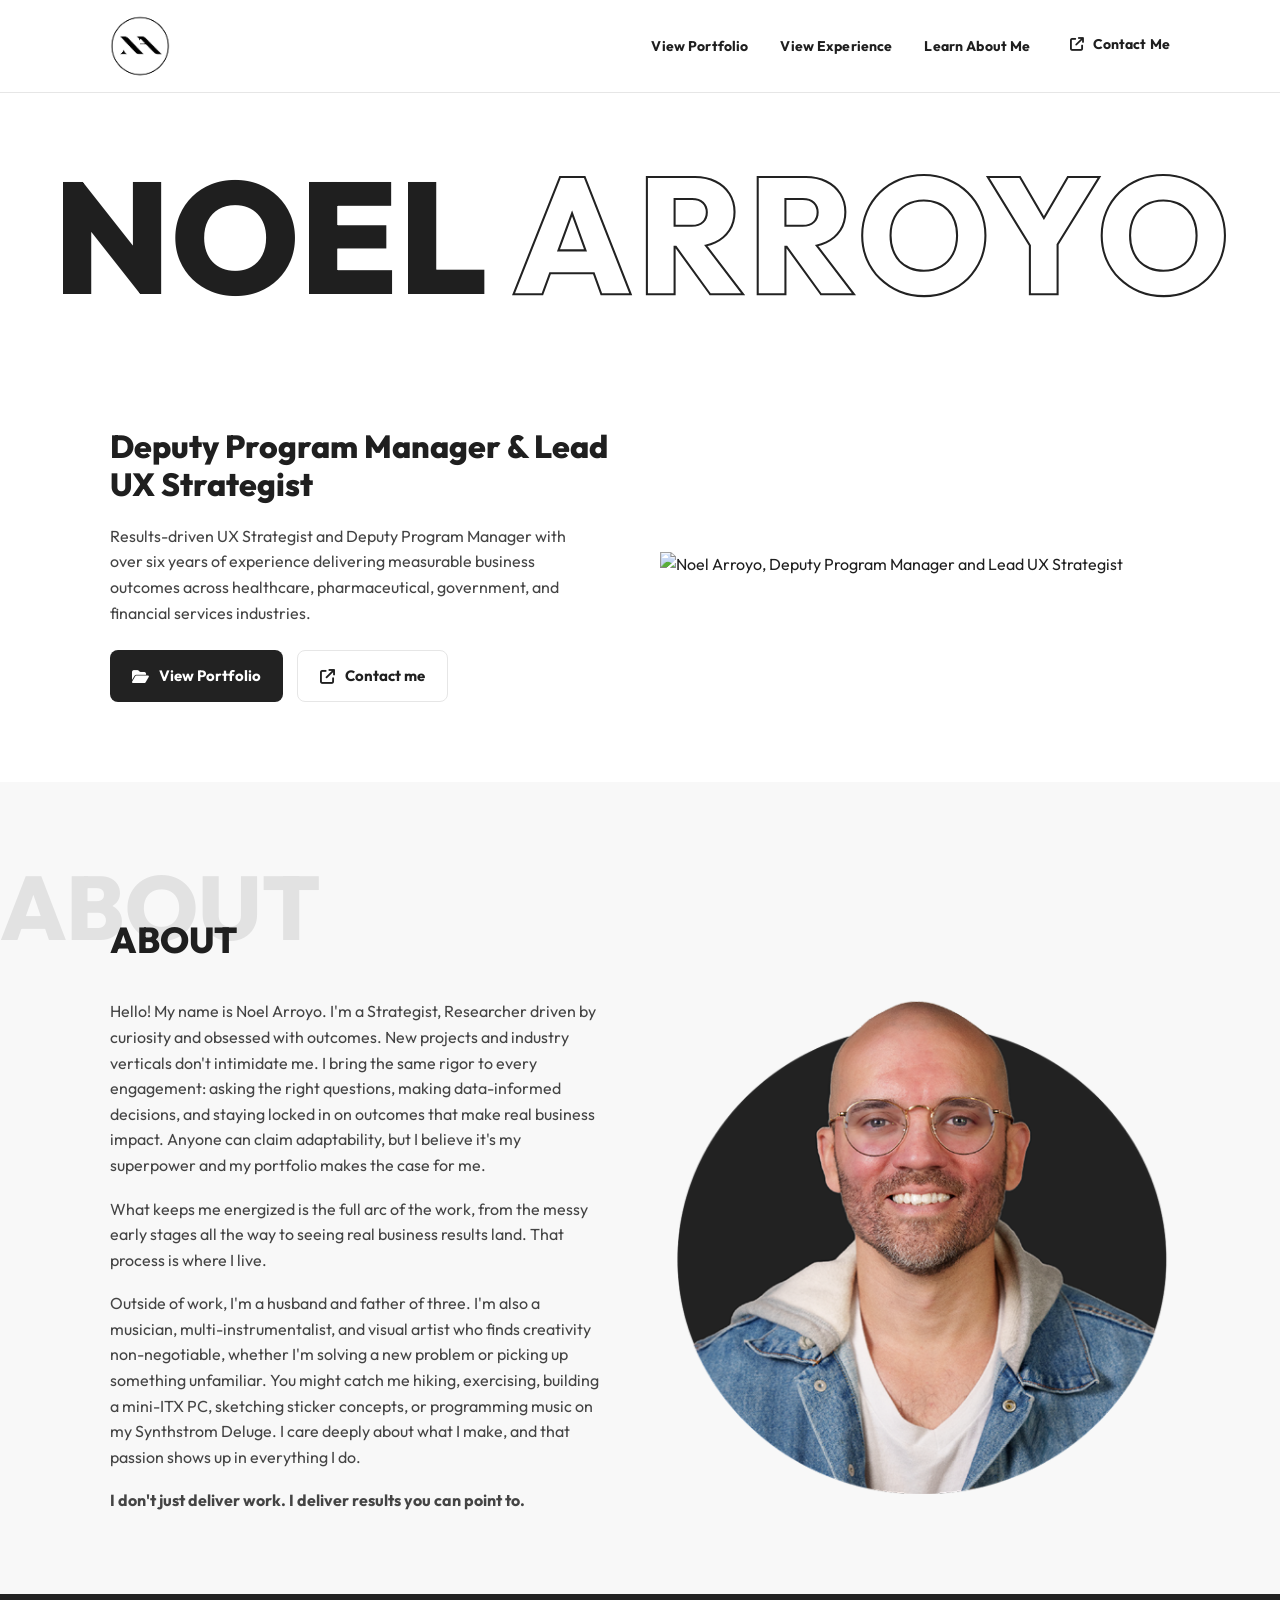
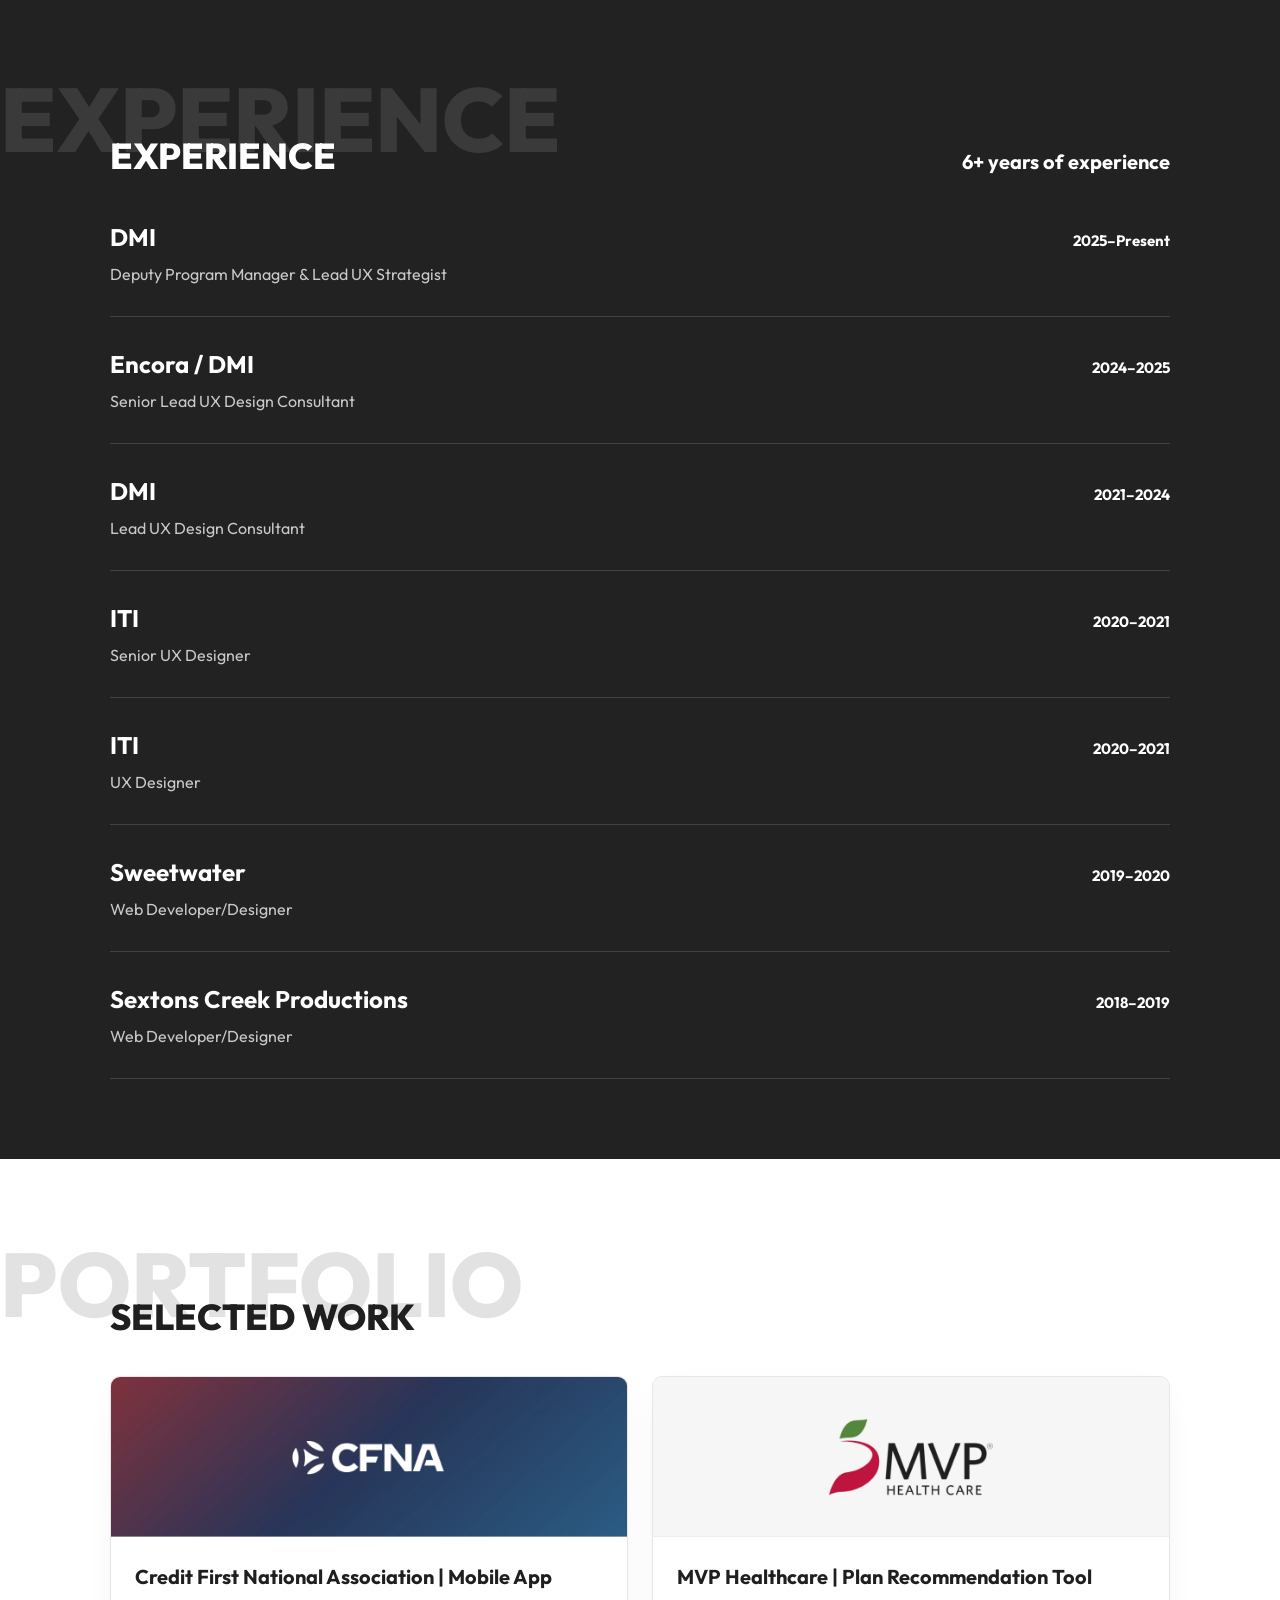
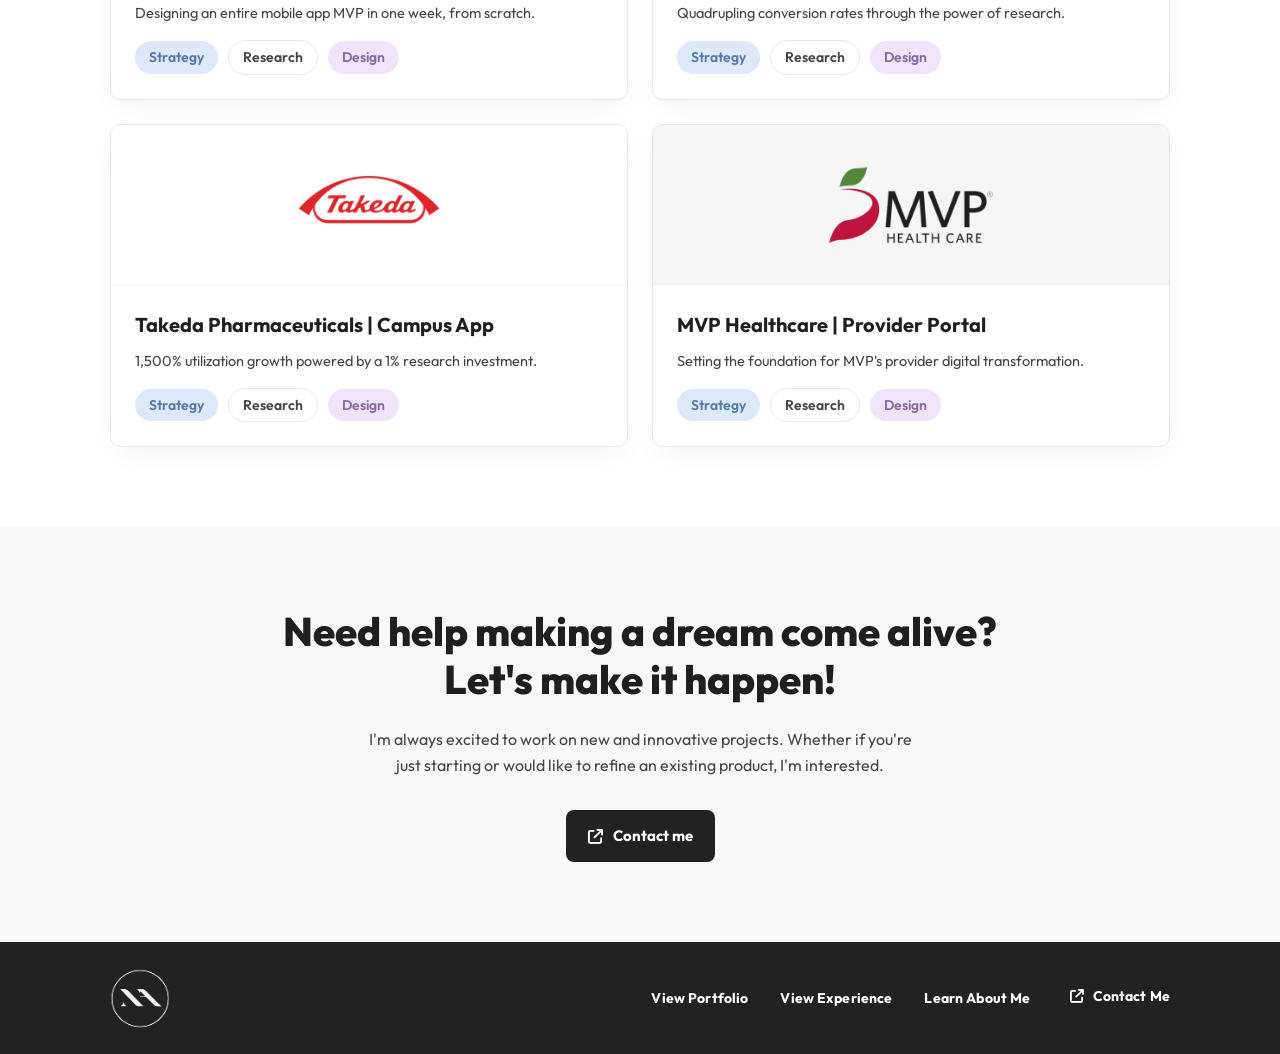
==== index.html @ fc09ee6c "Move pages to root for Github Pages and updated file paths" ====
<!DOCTYPE html>
<html lang="en">
<head>
  <meta charset="UTF-8">
  <meta name="viewport" content="width=device-width, initial-scale=1.0">
  <title>Noel Arroyo — Deputy Program Manager &amp; Lead UX Strategist</title>
  <link rel="preconnect" href="https://fonts.googleapis.com">
  <link rel="preconnect" href="https://fonts.gstatic.com" crossorigin>
  <link href="https://fonts.googleapis.com/css2?family=Outfit:wght@400;500;600;700;800&family=Open+Sans:wght@400;600;700&display=swap" rel="stylesheet">
  <link rel="stylesheet" href="https://cdnjs.cloudflare.com/ajax/libs/font-awesome/6.5.0/css/all.min.css">
  <link rel="stylesheet" href="css/styles.css">
</head>
<body>
<div id="top"></div>

<!-- ===== HEADER ===== -->
<header class="site-header">
  <div class="nav-inner">
    <a href="#top" class="logo logo-link" id="logoLink"><img src="assets/logo-dark.png" alt="Noel Arroyo — back to top"></a>
    <nav class="main-nav">
      <a href="#portfolio" style="line-height: 2.5em;">View Portfolio</a>
      <a href="#experience" style="line-height: 2.5em;" >View Experience</a>
      <a href="#about" style="line-height: 2.5em;">Learn About Me</a>
      <a href="https://www.linkedin.com/in/noel-arroyo/"><i class="fa-solid fa-arrow-up-right-from-square" style="padding: 0.5rem;"></i>Contact Me</a>
    </nav>
    <button class="menu-btn" id="menuBtn" aria-expanded="false" aria-controls="mobileMenu">
      <i class="fa-solid fa-bars"></i> Menu
    </button>
  </div>
  <nav class="mobile-menu" id="mobileMenu" aria-label="Mobile navigation">
    <a href="#portfolio">View Portfolio</a>
    <a href="#experience">View Experience</a>
    <a href="#about">Learn About Me</a>
    <a href="https://www.linkedin.com/in/noel-arroyo/">Contact Me</a>
  </nav>
</header>

<main>

  <!-- ===== HERO ===== -->
  <section class="hero-name">
    <div class="wrap">
      <div class="hero-name-row">
        <h1 class="hero-name-fill">NOEL</h1>
        <img src="assets/arroyo-outline.svg" alt="ARROYO" class="hero-name-svg">
      </div>
      <div class="hero-content-row">
        <div class="hero-intro">
          <h2>Deputy Program Manager &amp; Lead UX Strategist</h2>
          <p>Results-driven UX Strategist and Deputy Program Manager with over six years of experience delivering measurable business outcomes across healthcare, pharmaceutical, government, and financial services industries.</p>
          <div class="hero-btn-row">
            <a href="#portfolio" class="btn-dark">
              <i class="fa-solid fa-folder-open"></i>
              View Portfolio
            </a>
            <a href="https://www.linkedin.com/in/noel-arroyo/" class="btn-outline">
              <i class="fa-solid fa-arrow-up-right-from-square"></i>
              Contact me
            </a>
          </div>
        </div>
        <div>
          <img src="assets/hero-image-homepage-2.png" alt="Noel Arroyo, Deputy Program Manager and Lead UX Strategist">
        </div>
      </div>
    </div>
  </section>

  <!-- ===== ABOUT ===== -->
  <section class="section-pad bg-soft" id="about">
    <div class="wrap">
      <div class="section-heading-wrap">
        <div class="watermark">ABOUT</div>
        <h3 class="section-title">ABOUT</h3>
      </div>
      <div class="two-col">
        <div>
          <p>Hello! My name is Noel Arroyo. I'm a Strategist, Researcher driven by curiosity and obsessed with outcomes. New projects and industry verticals don't intimidate me. I bring the same rigor to every engagement: asking the right questions, making data-informed decisions, and staying locked in on outcomes that make real business impact. Anyone can claim adaptability, but I believe it's my superpower and my portfolio makes the case for me.</p>
          <p>What keeps me energized is the full arc of the work, from the messy early stages all the way to seeing real business results land. That process is where I live.</p>
          <p>Outside of work, I'm a husband and father of three. I'm also a musician, multi-instrumentalist, and visual artist who finds creativity non-negotiable, whether I'm solving a new problem or picking up something unfamiliar. You might catch me hiking, exercising, building a mini-ITX PC, sketching sticker concepts, or programming music on my Synthstrom Deluge. I care deeply about what I make, and that passion shows up in everything I do.</p>
          <p class="about-emphasis">I don't just deliver work. I deliver results you can point to.</p>
        </div>
        <div class="about-photo-circle">
          <img src="assets/about-image-homepage.png" alt="Noel Arroyo smiling, headshot">
        </div>
      </div>
    </div>
  </section>

  <!-- ===== EXPERIENCE ===== -->
  <section class="section-pad bg-dark" id="experience">
    <div class="wrap">
      <div class="section-heading-wrap" style="margin-bottom: 0;">
        <div class="watermark on-dark">EXPERIENCE</div>
        <div class="experience-header-row">
          <h3 class="section-title">EXPERIENCE</h3>
          <div class="experience-years">6+ years of experience</div>
        </div>
      </div>
      <div class="experience-list">
        <div class="experience-row">
          <div class="experience-role">
            <h4>DMI</h4>
            <p>Deputy Program Manager &amp; Lead UX Strategist</p>
          </div>
          <div class="experience-dates">2025–Present</div>
        </div>
        <div class="experience-row">
          <div class="experience-role">
            <h4>Encora / DMI</h4>
            <p>Senior Lead UX Design Consultant</p>
          </div>
          <div class="experience-dates">2024–2025</div>
        </div>
        <div class="experience-row">
          <div class="experience-role">
            <h4>DMI</h4>
            <p>Lead UX Design Consultant</p>
          </div>
          <div class="experience-dates">2021–2024</div>
        </div>
        <div class="experience-row">
          <div class="experience-role">
            <h4>ITI</h4>
            <p>Senior UX Designer</p>
          </div>
          <div class="experience-dates">2020–2021</div>
        </div>
        <div class="experience-row">
          <div class="experience-role">
            <h4>ITI</h4>
            <p>UX Designer</p>
          </div>
          <div class="experience-dates">2020–2021</div>
        </div>
        <div class="experience-row">
          <div class="experience-role">
            <h4>Sweetwater</h4>
            <p>Web Developer/Designer</p>
          </div>
          <div class="experience-dates">2019–2020</div>
        </div>
        <div class="experience-row">
          <div class="experience-role">
            <h4>Sextons Creek Productions</h4>
            <p>Web Developer/Designer</p>
          </div>
          <div class="experience-dates">2018–2019</div>
        </div>
      </div>
    </div>
  </section>

  <!-- ===== PORTFOLIO / SELECTED WORK ===== -->
  <section class="section-pad" id="portfolio">
    <div class="wrap">
      <div class="section-heading-wrap">
        <div class="watermark">PORTFOLIO</div>
        <h3 class="section-title">SELECTED WORK</h3>
      </div>
      <div class="portfolio-grid">
        <a href="cfna.html" class="portfolio-card">
          <div class="portfolio-card-banner">
            <img src="assets/cfna-logo-image-homepage.png" alt="CFNA — Credit First National Association">
          </div>
          <div class="portfolio-card-body">
            <h4>Credit First National Association | Mobile App</h4>
            <p>Designing an entire mobile app MVP in one week, from scratch.</p>
            <div class="tag-row">
              <span class="tag strategy">Strategy</span>
              <span class="tag plain">Research</span>
              <span class="tag design">Design</span>
            </div>
          </div>
        </a>
        <a href="mvp-healthcare.html" class="portfolio-card">
          <div class="portfolio-card-banner">
            <img src="assets/mvp-logo-image-homepage.png" alt="MVP Health Care logo">
          </div>
          <div class="portfolio-card-body">
            <h4>MVP Healthcare | Plan Recommendation Tool</h4>
            <p>Quadrupling conversion rates through the power of research.</p>
            <div class="tag-row">
              <span class="tag strategy">Strategy</span>
              <span class="tag plain">Research</span>
              <span class="tag design">Design</span>
            </div>
          </div>
        </a>
        <a href="takeda.html" class="portfolio-card">
          <div class="portfolio-card-banner">
            <img src="assets/takeda-logo-image-homepage.png" alt="Takeda Pharmaceuticals logo">
          </div>
          <div class="portfolio-card-body">
            <h4>Takeda Pharmaceuticals | Campus App</h4>
            <p>1,500% utilization growth powered by a 1% research investment.</p>
            <div class="tag-row">
              <span class="tag strategy">Strategy</span>
              <span class="tag plain">Research</span>
              <span class="tag design">Design</span>
            </div>
          </div>
        </a>
        <a href="mvp-provider.html" class="portfolio-card">
          <div class="portfolio-card-banner">
            <img src="assets/mvp-logo-image-homepage.png" alt="MVP Health Care logo">
          </div>
          <div class="portfolio-card-body">
            <h4>MVP Healthcare | Provider Portal</h4>
            <p>Setting the foundation for MVP's provider digital transformation.</p>
            <div class="tag-row">
              <span class="tag strategy">Strategy</span>
              <span class="tag plain">Research</span>
              <span class="tag design">Design</span>
            </div>
          </div>
        </a>
      </div>
    </div>
  </section>

  <!-- ===== CTA ===== -->
  <section class="section-pad bg-soft cta-section" id="contact">
    <div class="wrap">
      <h2>Need help making a dream come alive?<br>Let's make it happen!</h2>
      <p>I'm always excited to work on new and innovative projects. Whether if you're just starting or would like to refine an existing product, I'm interested.</p>
      <a href="https://www.linkedin.com/in/noel-arroyo/" class="btn-dark" style="display: inline-flex;">
        <i class="fa-solid fa-arrow-up-right-from-square"></i>
        Contact me
      </a>
    </div>
  </section>

</main>

<!-- ===== FOOTER ===== -->
<footer class="site-footer">
  <div class="footer-inner">
    <a href="#top" class="logo logo-link" id="logoLink"><img src="assets/logo-white.png" alt="Noel Arroyo — back to top"></a>
    <nav class="main-nav">
      <a href="#portfolio" style="line-height: 2.5em;">View Portfolio</a>
      <a href="#experience" style="line-height: 2.5em;">View Experience</a>
      <a href="#about" style="line-height: 2.5em;">Learn About Me</a>
      <a href="https://www.linkedin.com/in/noel-arroyo/"><i class="fa-solid fa-arrow-up-right-from-square" style="padding: 0.5rem;"></i>Contact Me</a>
    </nav>
  </div>
</footer>

<script src="js/script.js"></script>
</body>
</html>
---- css/styles.css ----
/* ==========================================================================
   NOEL ARROYO — PORTFOLIO SITE
   styles.css
   Shared stylesheet for all pages: index.html, mvp-healthcare.html,
   takeda.html, cfna.html, mvp-provider.html
   ========================================================================== */

/* ============================== VARIABLES ============================== */
:root {
  --font-main: 'Outfit', 'Open Sans', -apple-system, BlinkMacSystemFont, sans-serif;
  --c-text: #1f1f1f;
  --c-text-soft: #444444;
  --c-bg: #ffffff;
  --c-bg-soft: #f8f8f8;
  --c-bg-soft2: #f1f1f1;
  --c-watermark: #e2e2e2;
  --c-watermark-dark: #3a3a3a;
  --c-dark: #222222;
  --c-red: #bf143e;
  --c-border: #e6e6e6;
  --c-tag-strategy-bg: #dce8fb;
  --c-tag-strategy-text: #5878a8;
  --c-tag-design-bg: #f1e3fb;
  --c-tag-design-text: #8769a5;
  --max-width: 1140px;

  /* Figma type scale */
  --h1: 48px;
  --h2: 40px;
  --h3: 36px;
  --h4: 32px;
  --h5: 24px;
  --h6: 20px;
  --body: 16px;
}

/* ============================== RESET ============================== */
* { margin: 0; padding: 0; box-sizing: border-box; }

body {
  font-family: var(--font-main);
  color: var(--c-text);
  background: var(--c-bg);
  line-height: 1.6;
  font-size: var(--body);
  -webkit-font-smoothing: antialiased;
}

img { max-width: 100%; display: block; }
a { color: inherit; text-decoration: none; }

/* ============================== LAYOUT ============================== */
.wrap {
  max-width: var(--max-width);
  margin: 0 auto;
  padding: 0 40px;
}

/* ============================== HEADER ============================== */
header.site-header {
  border-bottom: 1px solid var(--c-border);
  position: sticky;
  top: 0;
  background: var(--c-bg);
  z-index: 100;
}

.nav-inner {
  max-width: var(--max-width);
  margin: 0 auto;
  padding: 16px 40px;
  display: flex;
  align-items: center;
  justify-content: space-between;
}

.logo {
  width: 60px;
  height: 60px;
  border-radius: 50%;
  overflow: hidden;
  flex-shrink: 0;
}
.logo img { width: 100%; height: 100%; object-fit: cover; }

/* Desktop nav */
nav.main-nav { display: flex; gap: 32px; }
nav.main-nav a { font-weight: 700; font-size: 14px; letter-spacing: 0.01em; }
nav.main-nav a:hover { color: var(--c-red); }

/* Mobile menu button — hidden on desktop */
.menu-btn {
  display: none;
  align-items: center;
  gap: 8px;
  background: none;
  border: none;
  font-family: var(--font-main);
  font-weight: 700;
  font-size: 15px;
  cursor: pointer;
  color: var(--c-text);
  padding: 6px 0;
}
.menu-btn:hover { color: var(--c-red); }

/* Mobile dropdown — floats above content, no layout shift */
.mobile-menu {
  display: none;
  flex-direction: column;
  position: absolute;
  top: 100%;
  left: 0;
  width: 100%;
  background: var(--c-bg);
  border-top: 1px solid var(--c-border);
  border-bottom: 1px solid var(--c-border);
  box-shadow: 0 8px 24px rgba(0,0,0,0.08);
  z-index: 99;
}
.mobile-menu.open { display: flex; }
.mobile-menu a {
  padding: 14px 40px;
  font-weight: 700;
  font-size: 15px;
  border-bottom: 1px solid var(--c-border);
}
.mobile-menu a:hover { background: var(--c-bg-soft2); color: var(--c-red); }

/* ============================== WATERMARK ============================== */
/* Flush to viewport edge, no padding/margin */
.watermark {
  position: absolute;
  top: 0;
  left: 0;
  width: 100%;
  font-size: clamp(64px, 10vw, 110px);
  font-weight: 800;
  color: var(--c-watermark);
  white-space: nowrap;
  line-height: 1;
  z-index: 0;
  pointer-events: none;
  user-select: none;
  padding: 0;
  overflow: hidden;
}
.watermark.align-right { text-align: right; }
.watermark.on-dark { color: var(--c-watermark-dark); } /* used on EXPERIENCE section, home page */

/* ============================== HERO (case study pages) ==============================
   Used on: mvp-healthcare.html, takeda.html, cfna.html, mvp-provider.html
   ========================================================================== */
section.hero {
  background: var(--c-bg-soft2);
  padding: 0 0 5rem;
  position: relative;
  overflow: hidden;
}
.hero > .watermark { font-size: clamp(64px, 10vw, 110px); }

.hero-inner {
  position: relative;
  z-index: 1;
  padding-top: 4rem;
}

.hero h1 {
  font-size: var(--h1);
  font-weight: 800;
  line-height: 1.1;
  position: relative;
  z-index: 1;
  margin-top: -0.4rem; /* overlaps bottom of watermark */
}

.hero h2.subtitle {
  font-size: var(--h2);
  font-weight: 800;
  line-height: 1.1;
  margin-bottom: 0;
  color: var(--c-text);
}

.hero-content {
  display: grid;
  grid-template-columns: 1fr 1fr;
  gap: 60px;
  align-items: start;
  margin-top: 16px;
}

/* Meta grid (Impact / Tags / My Role / The Team / Duration) */
.meta-grid {
  display: grid;
  grid-template-columns: 180px 1fr;
  row-gap: 22px;
  margin-top: 32px;
}
.meta-label {
  display: flex;
  align-items: flex-start;
  gap: 10px;
  font-weight: 700;
  font-size: var(--body);
}
.meta-label i { width: 18px; text-align: center; flex-shrink: 0; margin-top: 2px; }
.meta-value { font-size: var(--body); color: var(--c-text-soft); }

.hero-media { height: 100%; }
.hero-media img {
  width: 100%;
  height: 100%;
  min-height: 320px;
  object-fit: cover;
  border-radius: 10px;
  /* box-shadow: 0 18px 40px -10px rgba(0,0,0,0.15); */
}

/* ============================== HERO (homepage) ==============================
   Used on: index.html only
   ========================================================================== */
section.hero-name { padding: 4rem 0 0; position: relative; overflow: hidden; }

.hero-name-row {
  display: flex;
  align-items: center;
  justify-content: center;
  flex-wrap: nowrap;
  gap: 0 24px;
  text-align: center;
  width: 100%;
  padding: 0 40px; /* matches .wrap horizontal padding, same as watermark gutter */
}
.hero-name-row h1 {
  font-size: 158px; /* fixed — matches Figma spec on desktop & tablet */
  font-weight: 800;
  line-height: 1;
  white-space: nowrap;
}
.hero-name-svg {
  height: 124px; /* fixed — proportional to cap-height at 158px */
  width: auto;
  flex-shrink: 0;
}
.hero-name-fill { color: var(--c-text); }

.hero-photo-wrap { position: relative; }
.hero-photo-wrap img {
  width: 100%;
  max-width: 480px;
  margin: 0 auto;
  display: block;
  border-radius: 12px;
}

.hero-content-row {
  display: grid;
  grid-template-columns: 1fr 1fr;
  gap: 40px;
  align-items: center;
  margin-top: 2rem;
  position: relative;
  z-index: 1;
}
.hero-intro { padding-top: 5rem; }
.hero-intro h2 { font-size: var(--h4); font-weight: 800; line-height: 1.2; margin-bottom: 20px; }
.hero-intro p { color: var(--c-text-soft); margin-bottom: 24px; max-width: 480px; }
.hero-btn-row { display: flex; gap: 14px; flex-wrap: wrap; margin-bottom: 5rem; }

/* ============================== TAGS ============================== */
.tag-row { display: flex; gap: 10px; flex-wrap: wrap; align-items: center; }
.tag {
  display: inline-block;
  padding: 5px 14px;
  border-radius: 20px;
  font-size: 14px;
  font-weight: 600;
}
.tag.plain {
  background: #fff;
  border: 1px solid var(--c-border);
  color: var(--c-text-soft);
  font-weight: 600;
}
.tag.strategy { background: var(--c-tag-strategy-bg); color: var(--c-tag-strategy-text); }
.tag.design { background: var(--c-tag-design-bg); color: var(--c-tag-design-text); }

/* ============================== SECTION HEADINGS + WATERMARKS ============================== */
section { position: relative; scroll-margin-top: 80px; }
.section-pad { padding: 5rem 0; }
.bg-soft { background: var(--c-bg-soft); }   /* tertiary gray — used for BUILD sections */
.bg-soft2 { background: var(--c-bg-soft2); } /* secondary gray — SUMMARY, ITERATE, ABOUT */
.bg-dark { background: var(--c-dark); color: #fff; } /* used for EXPERIENCE section, home page */

/* Watermark + section title system — mirrors the hero exactly.
   Watermark font ≈ 90px tall (line-height:1).
   H3 = 36px, midpoint = 18px.
   H3 top sits at: 90px - 18px = 72px → padding-top: 4.5rem.
   margin-top: -0.4em on h3 nudges it up ~14px into the watermark. */
.section-heading-wrap {
  position: relative;
  padding-top: 4.5rem;
  margin-bottom: 2.5rem;
  overflow: visible;
}
.section-heading-wrap .watermark {
  position: absolute;
  top: 0;
  left: 0;
  line-height: 1;
  font-size: clamp(48px, 8vw, 90px);
  width: 100vw;
  margin-left: calc(-50vw + 50%); /* breaks out of .wrap, flush to viewport */
  z-index: 0;
}
.section-heading-wrap .watermark.align-right { text-align: right; }

h3.section-title {
  font-size: var(--h3);
  font-weight: 800;
  line-height: 1.1;
  position: relative;
  z-index: 1;
  margin-top: -0.4em;
}
.bg-dark h3.section-title { color: #fff; }
.align-right-block { text-align: right; }

/* ============================== TWO COLUMN LAYOUT ============================== */
.two-col {
  display: grid;
  grid-template-columns: 1fr 1fr;
  gap: 70px;
  align-items: start;
}
.two-col p + p { margin-top: 18px; }
.two-col p { color: var(--c-text-soft); font-size: var(--body); }

/* ============================== MEDIA / IMAGES ============================== */
.media-rounded { border-radius: 10px; overflow: hidden; box-shadow: 0 10px 30px -8px rgba(0,0,0,0.18); }
.media-rounded img { width: 100%; display: block; }

.media-plain img { width: 100%; display: block; border-radius: 10px; }

.media-dark { border-radius: 10px; overflow: hidden; background: #1a1a1a; } /* phone mockups on dark bg */
.media-dark img { width: 100%; display: block; }

/* ============================== TYPOGRAPHY ============================== */
h4.block-title { font-size: var(--h5); font-weight: 700; margin-bottom: 14px; }

/* ============================== BUTTONS ============================== */
.btn-dark {
  display: inline-flex;
  align-items: center;
  gap: 10px;
  background: var(--c-dark);
  color: #fff;
  border: none;
  padding: 14px 22px;
  border-radius: 8px;
  font-family: var(--font-main);
  font-weight: 700;
  font-size: 15px;
  cursor: pointer;
}
.btn-dark:hover { background: #3a3a3a; }

/* Outline button (two variants used across pages — both supported) */
.btn-outline {
  display: inline-flex;
  align-items: center;
  justify-content: center;
  gap: 10px;
  border: 1.5px solid var(--c-border);
  background: #fff;
  color: var(--c-text);
  padding: 13px 22px;
  border-radius: 8px;
  font-family: var(--font-main);
  font-weight: 700;
  font-size: 15px;
  cursor: pointer;
}
.btn-outline:hover { background: var(--c-bg-soft2); }
.btn-outline svg { width: 16px; height: 16px; }

.btn-row { display: flex; gap: 14px; flex-wrap: wrap; margin-top: 24px; }

/* ============================== DARK BANNERS (PROBLEM / RESULTS / ROI) ==============================
   Full-width callouts WITHIN a section — not section dividers. */
.banner-dark {
  background: var(--c-dark);
  color: #fff;
  padding: 5rem 0;
  text-align: center;
}
.banner-dark h2 { font-size: var(--h2); font-weight: 800; margin-bottom: 30px; }
.banner-dark p {
  max-width: 780px;
  margin: 0 auto;
  font-size: 17px;
  line-height: 1.7;
  color: #e6e6e6;
}
.banner-dark p + p { margin-top: 22px; }

/* ============================== ITERATE / THIN HEADING SECTION ============================== */
.thin-heading-section { padding: 5rem 0 2.5rem; background: var(--c-bg-soft2); }

/* ============================== INTRO APP CARDS (Takeda-style) ============================== */
.app-cards { display: grid; grid-template-columns: repeat(3, 1fr); gap: 20px; }
.app-card {
  background: #fff;
  border: 1px solid var(--c-border);
  border-radius: 12px;
  overflow: hidden;
  box-shadow: 0 6px 20px -6px rgba(0,0,0,0.12);
}
.app-card img { width: 100%; display: block; }

/* ============================== PROCESS TABLE (Takeda) ============================== */
.process-table { background: var(--c-bg-soft2); border-radius: 10px; overflow: hidden; margin-top: 32px; }
.process-table img { width: 100%; display: block; }

/* ============================== SCREENSHOT GRID 2x2 (Takeda) ============================== */
.screenshot-grid { display: grid; grid-template-columns: 1fr 1fr; gap: 20px; margin-top: 32px; }
.screenshot-grid .media-rounded img { width: 100%; display: block; }

/* ============================== WORKSHOP PHOTO GRID 2x2 (CFNA) ============================== */
.photo-grid-2x2 { display: grid; grid-template-columns: 1fr 1fr; gap: 16px; margin-top: 32px; }
.photo-grid-2x2 .media-rounded img { width: 100%; aspect-ratio: 4/3; object-fit: cover; }

/* ============================== NEXT PROJECT CARD ============================== */
.next-card {
  border: 1px solid var(--c-border);
  border-radius: 10px;
  overflow: hidden;
  box-shadow: 0 10px 30px -10px rgba(0,0,0,0.1);
}
.next-card-banner { height: 160px; overflow: hidden; }
.next-card-banner img { width: 100%; height: 100%; object-fit: cover; display: block; }
/* Variant for logos without a baked-in gradient background (e.g. MVP Health Care) */
.next-card-banner.logo-center {
  background: var(--c-bg-soft2);
  display: flex;
  align-items: center;
  justify-content: center;
  padding: 24px;
}
.next-card-banner.logo-center img { width: auto; max-height: 70px; object-fit: contain; }

.next-card-body { padding: 24px; }
.next-card-body h4 { font-size: var(--h6); font-weight: 700; margin-bottom: 8px; }
.next-card-body > p { color: var(--c-text-soft); font-size: 14.5px; margin-bottom: 16px; }
.next-card-tags { display: flex; gap: 8px; margin-bottom: 20px; }

.btn-next {
  display: flex;
  align-items: center;
  justify-content: center;
  gap: 8px;
  border: 1px solid var(--c-border);
  background: var(--c-bg-soft);
  padding: 13px;
  border-radius: 8px;
  font-weight: 700;
  font-size: 15px;
  width: 100%;
}
.btn-next:hover { background: var(--c-bg-soft2); }
.btn-next svg { width: 16px; height: 16px; }

/* ============================== ABOUT PHOTO (homepage) ============================== */
.about-photo-circle { border-radius: 50%; aspect-ratio: 1/1; }
.about-photo-circle img { width: 100%; height: 100%; }
.about-emphasis { font-weight: 700; margin-top: 24px; }

/* ============================== EXPERIENCE LIST (homepage) ============================== */
.experience-header-row {
  display: flex;
  align-items: baseline;
  justify-content: space-between;
  flex-wrap: wrap;
  gap: 12px;
}
.experience-years { font-size: var(--h6); font-weight: 700; color: #fff; }
.experience-list { margin-top: 2.5rem; }
.experience-row {
  display: flex;
  align-items: baseline;
  justify-content: space-between;
  gap: 24px;
  padding: 28px 0;
  border-bottom: 1px solid rgba(255,255,255,0.15);
  flex-wrap: wrap;
}
.experience-row:first-child { padding-top: 0; }
.experience-role h4 { font-size: var(--h5); font-weight: 700; margin-bottom: 6px; color: #fff; }
.experience-role p { color: #c9c9c9; font-size: var(--body); }
.experience-dates { font-weight: 700; font-size: 15px; color: #fff; white-space: nowrap; }

/* ============================== PORTFOLIO GRID (homepage) ============================== */
.portfolio-grid { display: grid; grid-template-columns: 1fr 1fr; gap: 24px; }
.portfolio-card {
  border: 1px solid var(--c-border);
  border-radius: 10px;
  overflow: hidden;
  box-shadow: 0 10px 30px -10px rgba(0,0,0,0.08);
  background: #fff;
}
.portfolio-card-banner { height: 160px; overflow: hidden; }
.portfolio-card-banner img { width: 100%; height: 100%; object-fit: cover; display: block; }
.portfolio-card-banner.logo-center {
  background: var(--c-bg-soft2);
  display: flex;
  align-items: center;
  justify-content: center;
  padding: 24px;
}
.portfolio-card-banner.logo-center img { width: auto; max-height: 70px; object-fit: contain; }
.portfolio-card-body { padding: 24px; }
.portfolio-card-body h4 { font-size: var(--h6); font-weight: 700; margin-bottom: 8px; }
.portfolio-card-body p { color: var(--c-text-soft); font-size: 14.5px; margin-bottom: 16px; }

/* ============================== CTA SECTION (homepage) ============================== */
.cta-section { text-align: center; }
.cta-section h2 { font-size: var(--h2); font-weight: 800; line-height: 1.2; margin-bottom: 24px; }
.cta-section p { color: var(--c-text-soft); max-width: 560px; margin: 0 auto 32px; }

/* ============================== FOOTER ============================== */
footer.site-footer { background: var(--c-dark); color: #fff; padding: 26px 0; }
.footer-inner {
  max-width: var(--max-width);
  margin: 0 auto;
  padding: 0 40px;
  display: flex;
  align-items: center;
  justify-content: space-between;
}
footer nav.main-nav a { font-weight: 700; font-size: 14px; }
footer nav.main-nav a:hover { color: #ccc; }

/* ============================== RESPONSIVE ============================== */
@media (max-width: 960px) {
  nav.main-nav { display: none; }
  .menu-btn { display: flex; }

  .hero-content,
  .hero-content-row,
  .two-col { grid-template-columns: 1fr; gap: 36px; }

  .hero-media img { min-height: 240px; }
  .hero-photo-wrap img { max-width: 360px; }
  .meta-grid { grid-template-columns: 160px 1fr; }

  .app-cards { grid-template-columns: 1fr 1fr; }
  .screenshot-grid { grid-template-columns: 1fr; }
  .photo-grid-2x2 { grid-template-columns: 1fr; }
  .portfolio-grid { grid-template-columns: 1fr; }
  .experience-row { flex-direction: column; gap: 6px; }

  .footer-inner { flex-direction: column; gap: 18px; text-align: center; }
  footer nav.main-nav { display: flex; flex-wrap: wrap; justify-content: center; gap: 18px; }

  /* Homepage name: spans full viewport edge-to-edge with zero gutter,
     scaling fluidly so it always fits on one line down to 375px —
     never cropped, never scrolled. Breaks out of parent .wrap's 40px padding. */
  .hero-name-row {
    padding: 0;
    gap: 0 16px;
    width: 100vw;
    margin-left: calc(-50vw + 50%);
  }
  .hero-name-row h1 { font-size: 13.6vw; }
  .hero-name-svg { height: 10.7vw; } /* same ratio as 124/158 of NOEL's font-size */
}

@media (max-width: 600px) {
  .wrap, .nav-inner, .footer-inner { padding-left: 20px; padding-right: 20px; }
  .section-pad { padding: 4rem 0; }
  .banner-dark { padding: 4rem 0; }
  .mobile-menu a { padding: 14px 20px; }
  .app-cards { grid-template-columns: 1fr; }
}
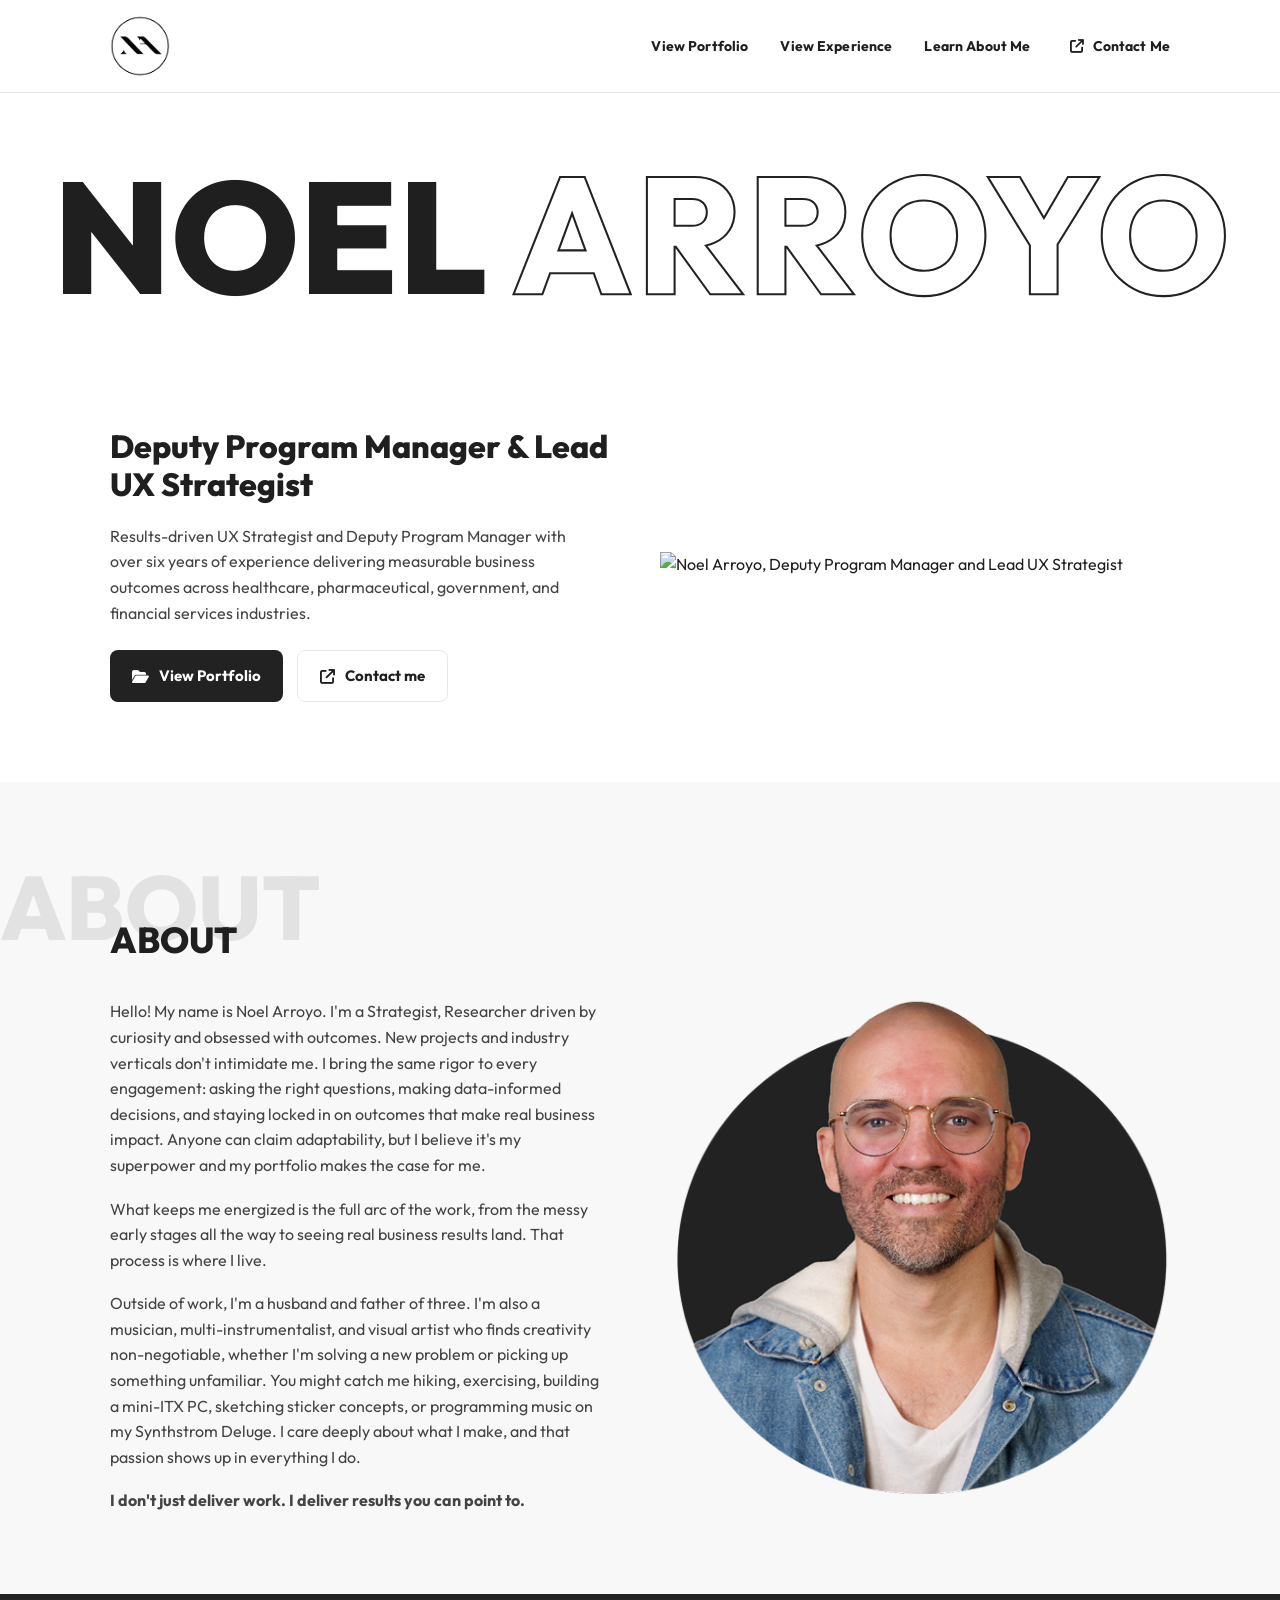
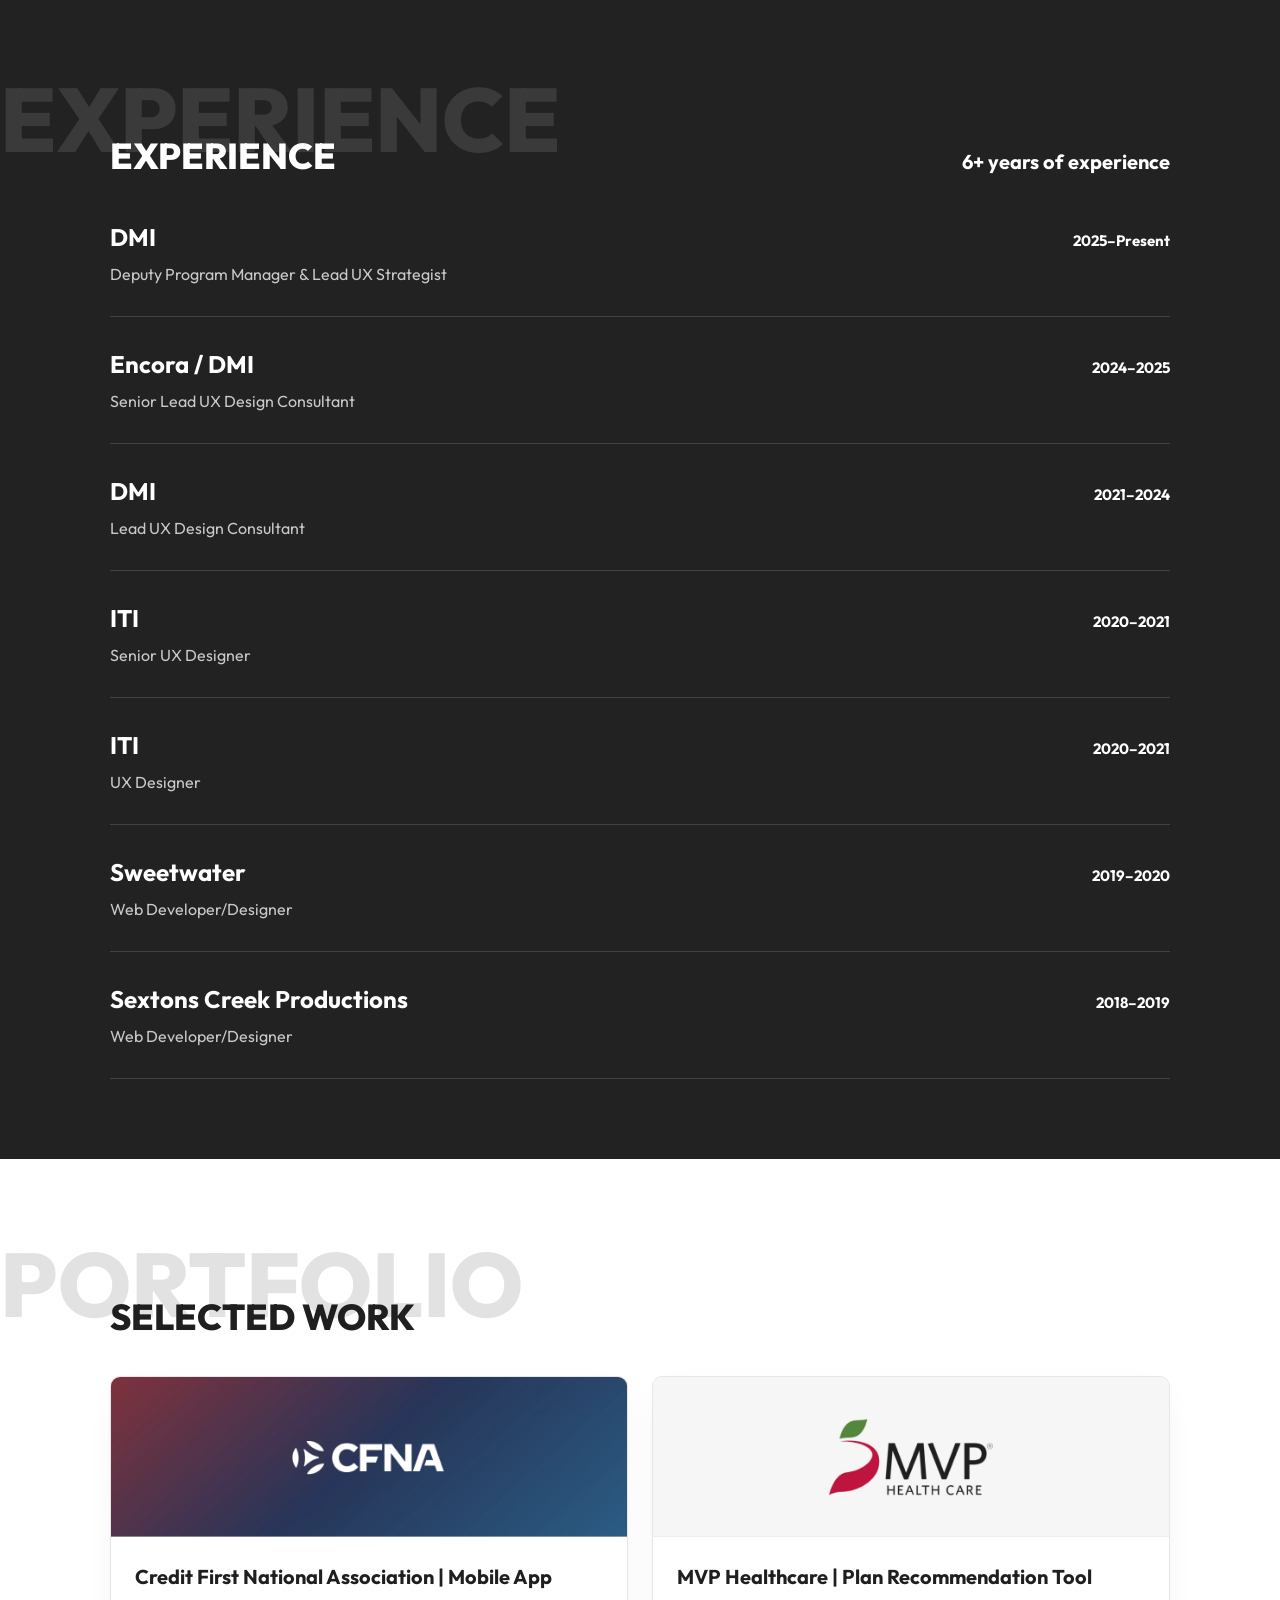
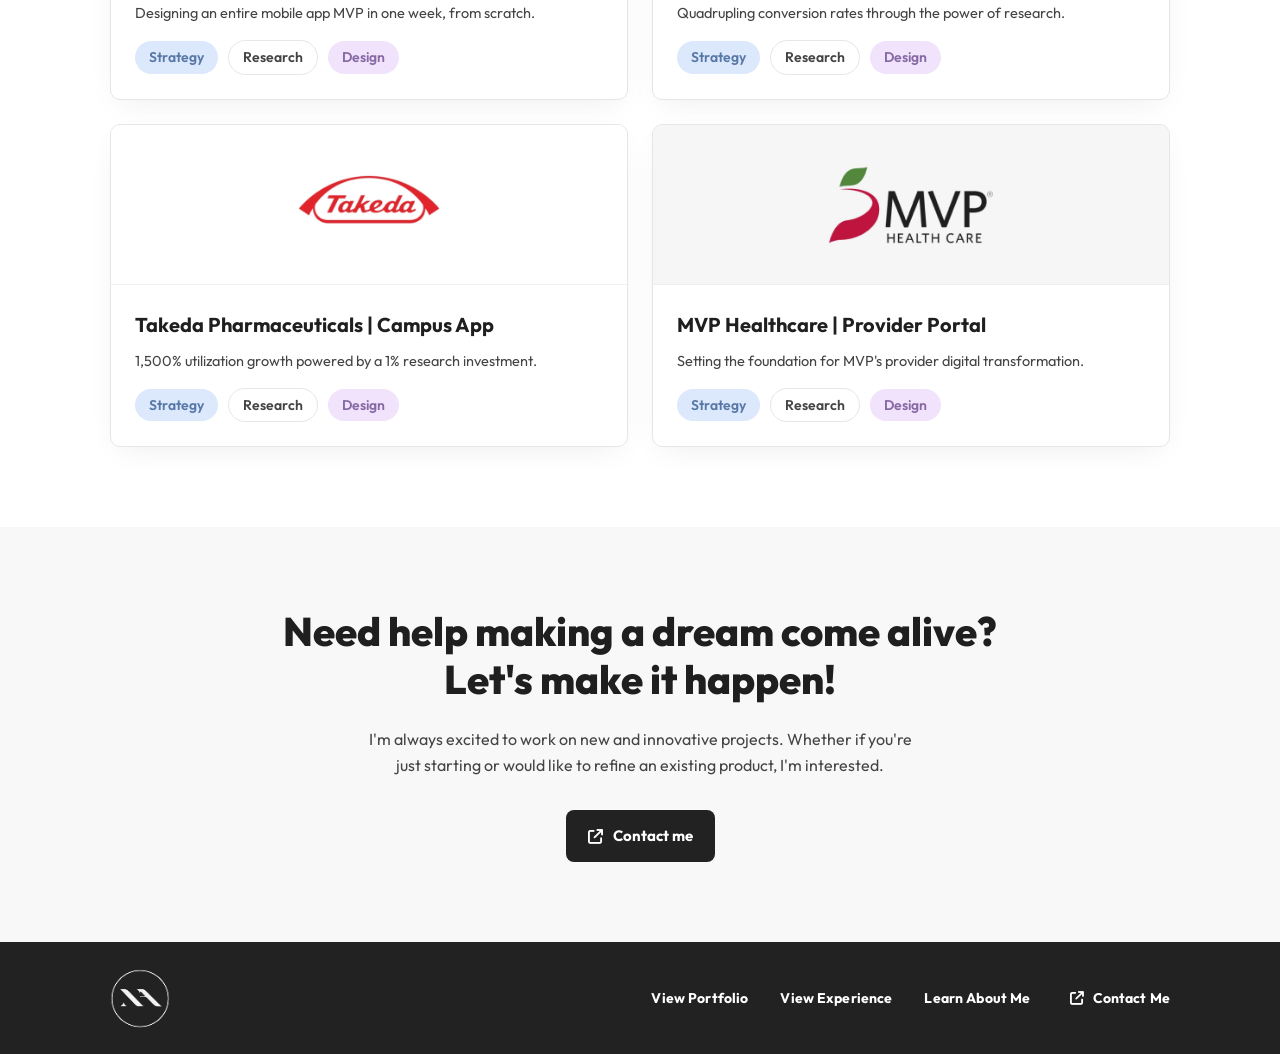
==== commit b1f0bab1: "Update header and footer paths" ====
--- a/index.html
+++ b/index.html
@@ -18,9 +18,9 @@
   <div class="nav-inner">
     <a href="#top" class="logo logo-link" id="logoLink"><img src="assets/logo-dark.png" alt="Noel Arroyo — back to top"></a>
     <nav class="main-nav">
-      <a href="#portfolio" style="line-height: 2.5em;">View Portfolio</a>
-      <a href="#experience" style="line-height: 2.5em;" >View Experience</a>
-      <a href="#about" style="line-height: 2.5em;">Learn About Me</a>
+      <a href="#portfolio" style="line-height: 2.2em;">View Portfolio</a>
+      <a href="#experience" style="line-height: 2.2em;" >View Experience</a>
+      <a href="#about" style="line-height: 2.2em;">Learn About Me</a>
       <a href="https://www.linkedin.com/in/noel-arroyo/"><i class="fa-solid fa-arrow-up-right-from-square" style="padding: 0.5rem;"></i>Contact Me</a>
     </nav>
     <button class="menu-btn" id="menuBtn" aria-expanded="false" aria-controls="mobileMenu">
@@ -238,9 +238,9 @@
   <div class="footer-inner">
     <a href="#top" class="logo logo-link" id="logoLink"><img src="assets/logo-white.png" alt="Noel Arroyo — back to top"></a>
     <nav class="main-nav">
-      <a href="#portfolio" style="line-height: 2.5em;">View Portfolio</a>
-      <a href="#experience" style="line-height: 2.5em;">View Experience</a>
-      <a href="#about" style="line-height: 2.5em;">Learn About Me</a>
+      <a href="#portfolio" style="line-height: 2.2em;">View Portfolio</a>
+      <a href="#experience" style="line-height: 2.2em;" >View Experience</a>
+      <a href="#about" style="line-height: 2.2em;">Learn About Me</a>
       <a href="https://www.linkedin.com/in/noel-arroyo/"><i class="fa-solid fa-arrow-up-right-from-square" style="padding: 0.5rem;"></i>Contact Me</a>
     </nav>
   </div>
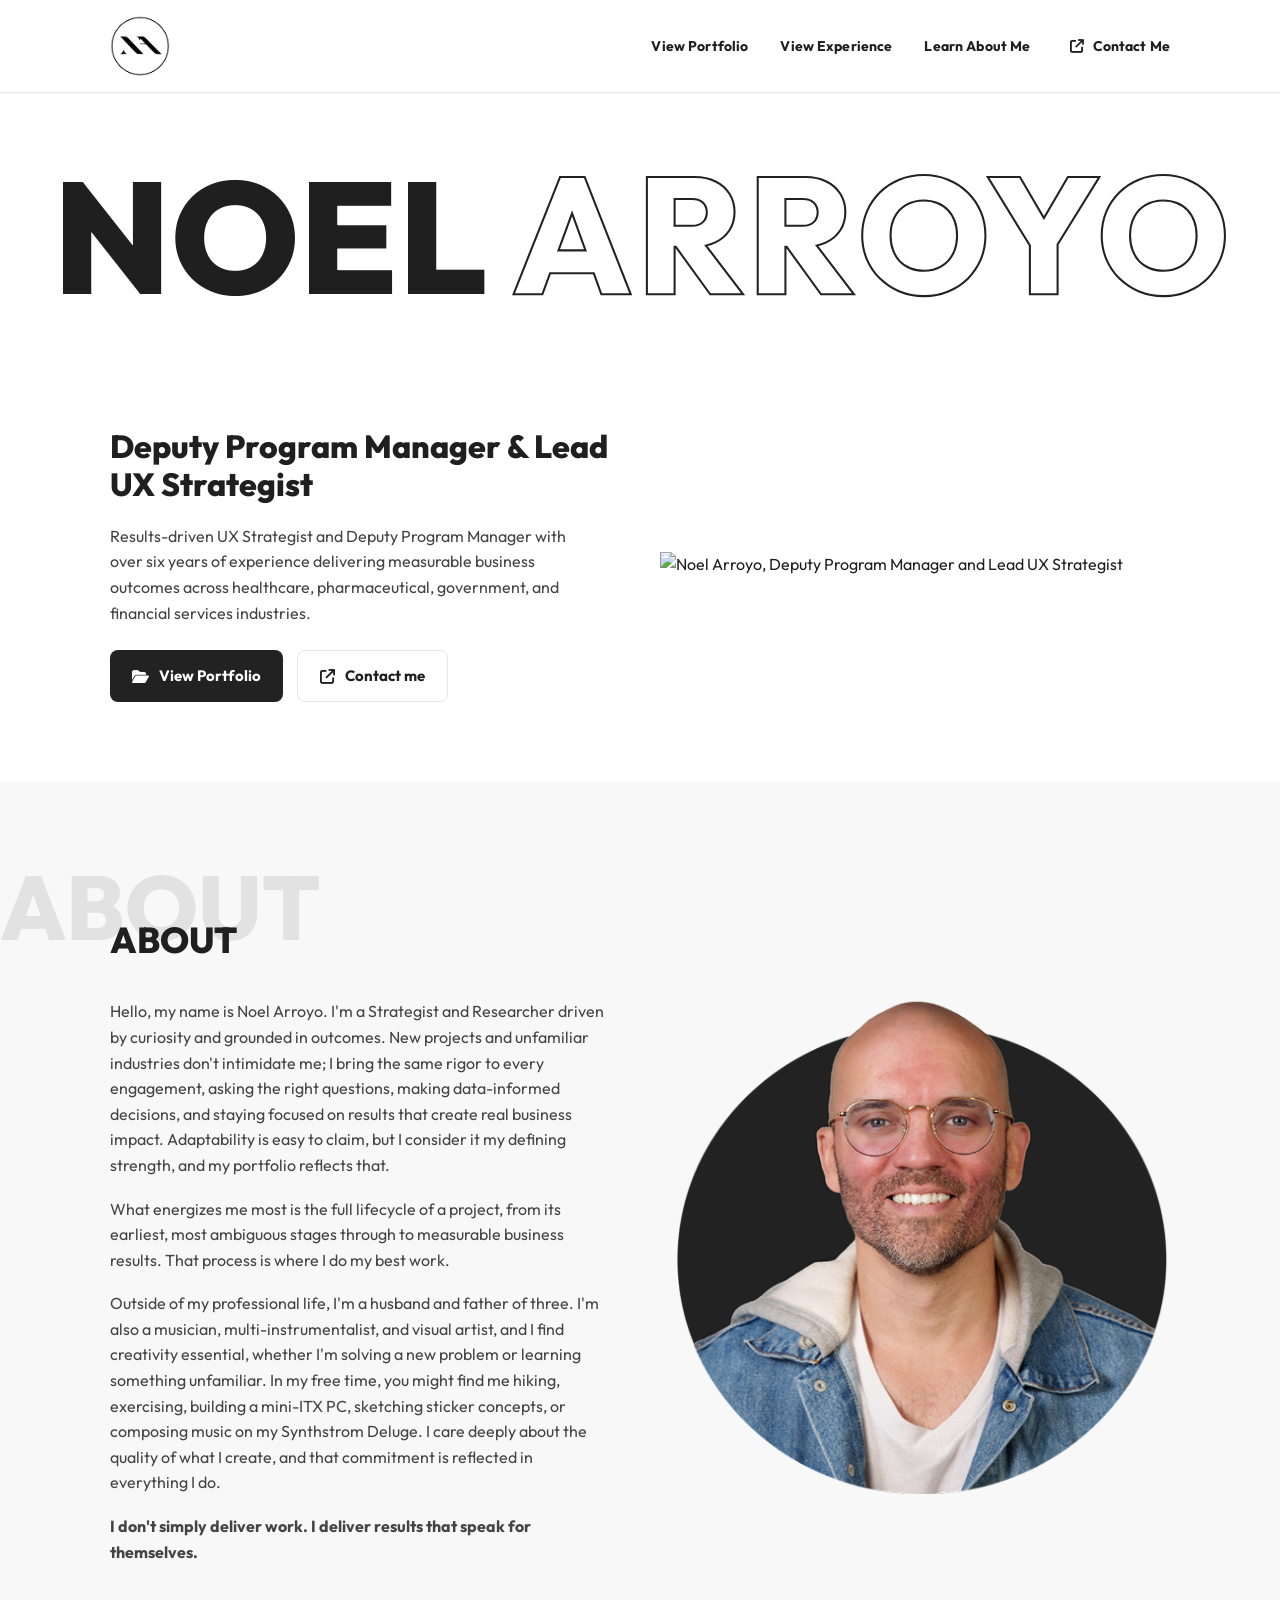
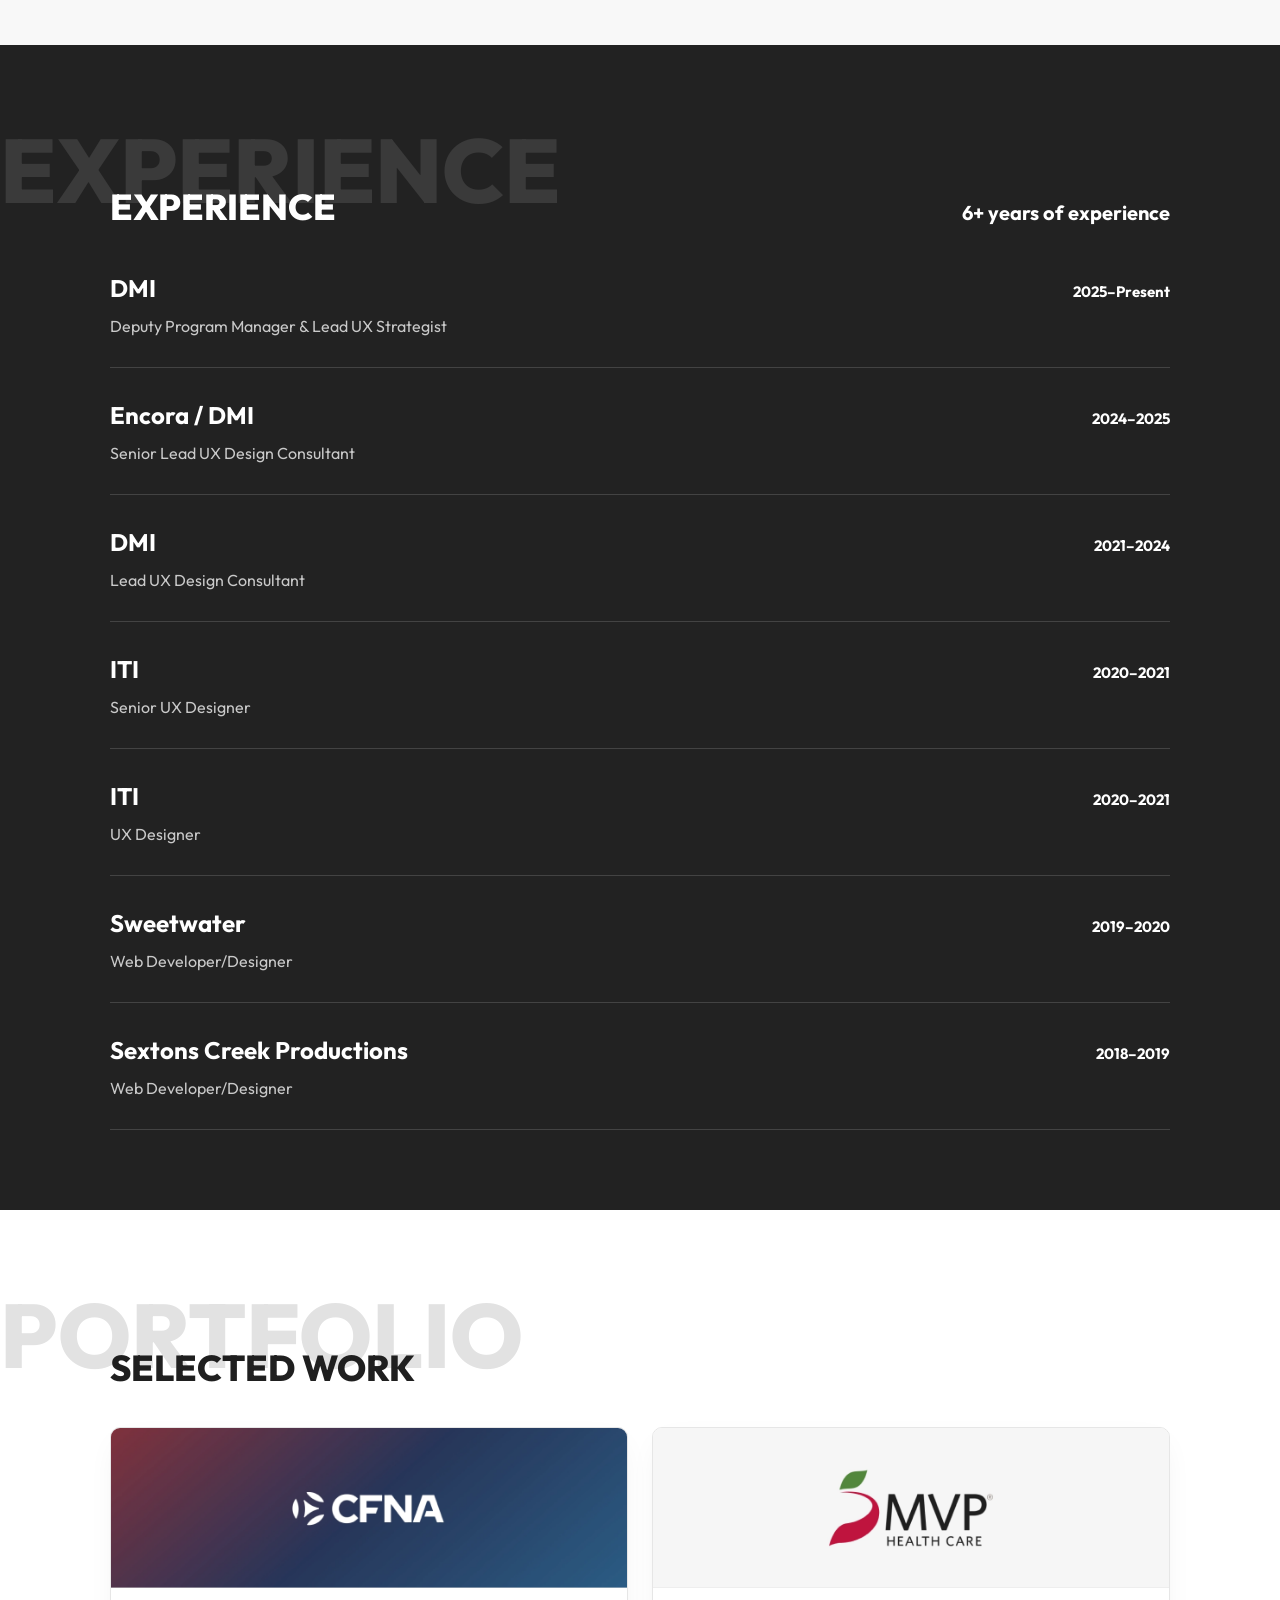
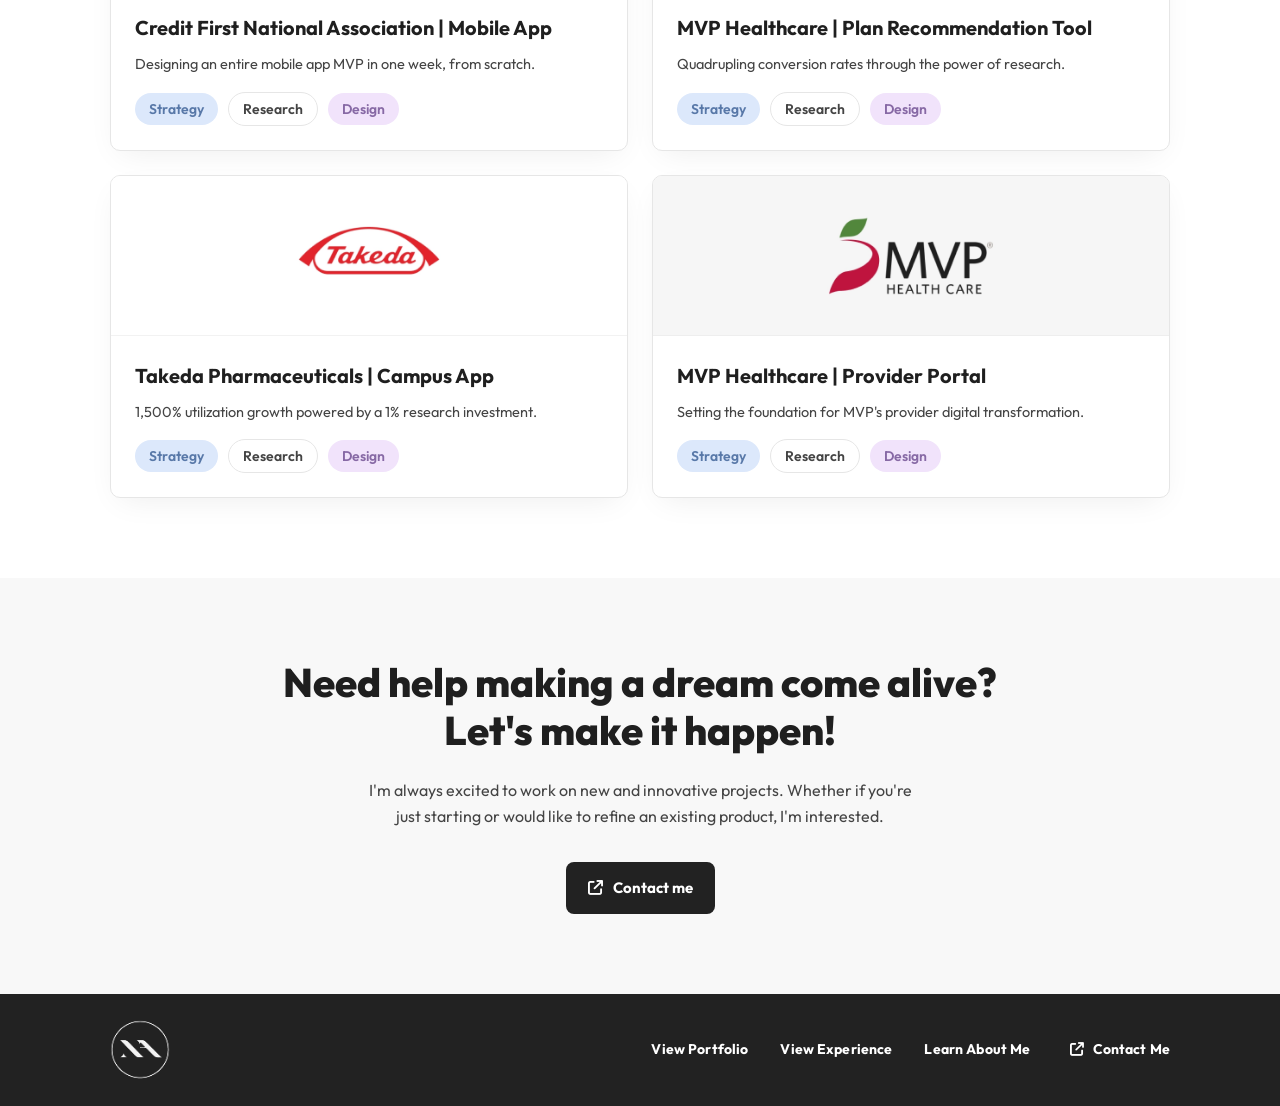
==== commit 139cde3d: "Update introduction copy" ====
--- a/index.html
+++ b/index.html
@@ -75,10 +75,10 @@
       </div>
       <div class="two-col">
         <div>
-          <p>Hello! My name is Noel Arroyo. I'm a Strategist, Researcher driven by curiosity and obsessed with outcomes. New projects and industry verticals don't intimidate me. I bring the same rigor to every engagement: asking the right questions, making data-informed decisions, and staying locked in on outcomes that make real business impact. Anyone can claim adaptability, but I believe it's my superpower and my portfolio makes the case for me.</p>
-          <p>What keeps me energized is the full arc of the work, from the messy early stages all the way to seeing real business results land. That process is where I live.</p>
-          <p>Outside of work, I'm a husband and father of three. I'm also a musician, multi-instrumentalist, and visual artist who finds creativity non-negotiable, whether I'm solving a new problem or picking up something unfamiliar. You might catch me hiking, exercising, building a mini-ITX PC, sketching sticker concepts, or programming music on my Synthstrom Deluge. I care deeply about what I make, and that passion shows up in everything I do.</p>
-          <p class="about-emphasis">I don't just deliver work. I deliver results you can point to.</p>
+          <p>Hello, my name is Noel Arroyo. I'm a Strategist and Researcher driven by curiosity and grounded in outcomes. New projects and unfamiliar industries don't intimidate me; I bring the same rigor to every engagement, asking the right questions, making data-informed decisions, and staying focused on results that create real business impact. Adaptability is easy to claim, but I consider it my defining strength, and my portfolio reflects that.</p>
+          <p>What energizes me most is the full lifecycle of a project, from its earliest, most ambiguous stages through to measurable business results. That process is where I do my best work.</p>
+          <p>Outside of my professional life, I'm a husband and father of three. I'm also a musician, multi-instrumentalist, and visual artist, and I find creativity essential, whether I'm solving a new problem or learning something unfamiliar. In my free time, you might find me hiking, exercising, building a mini-ITX PC, sketching sticker concepts, or composing music on my Synthstrom Deluge. I care deeply about the quality of what I create, and that commitment is reflected in everything I do.</p>
+          <p class="about-emphasis">I don't simply deliver work. I deliver results that speak for themselves.</p>
         </div>
         <div class="about-photo-circle">
           <img src="assets/about-image-homepage.png" alt="Noel Arroyo smiling, headshot">
--- a/css/styles.css
+++ b/css/styles.css
@@ -338,7 +338,7 @@
 .two-col p { color: var(--c-text-soft); font-size: var(--body); }
 
 /* ============================== MEDIA / IMAGES ============================== */
-.media-rounded { border-radius: 10px; overflow: hidden; box-shadow: 0 10px 30px -8px rgba(0,0,0,0.18); }
+.media-rounded { border-radius: 10px; overflow: hidden; }
 .media-rounded img { width: 100%; display: block; }
 
 .media-plain img { width: 100%; display: block; border-radius: 10px; }
